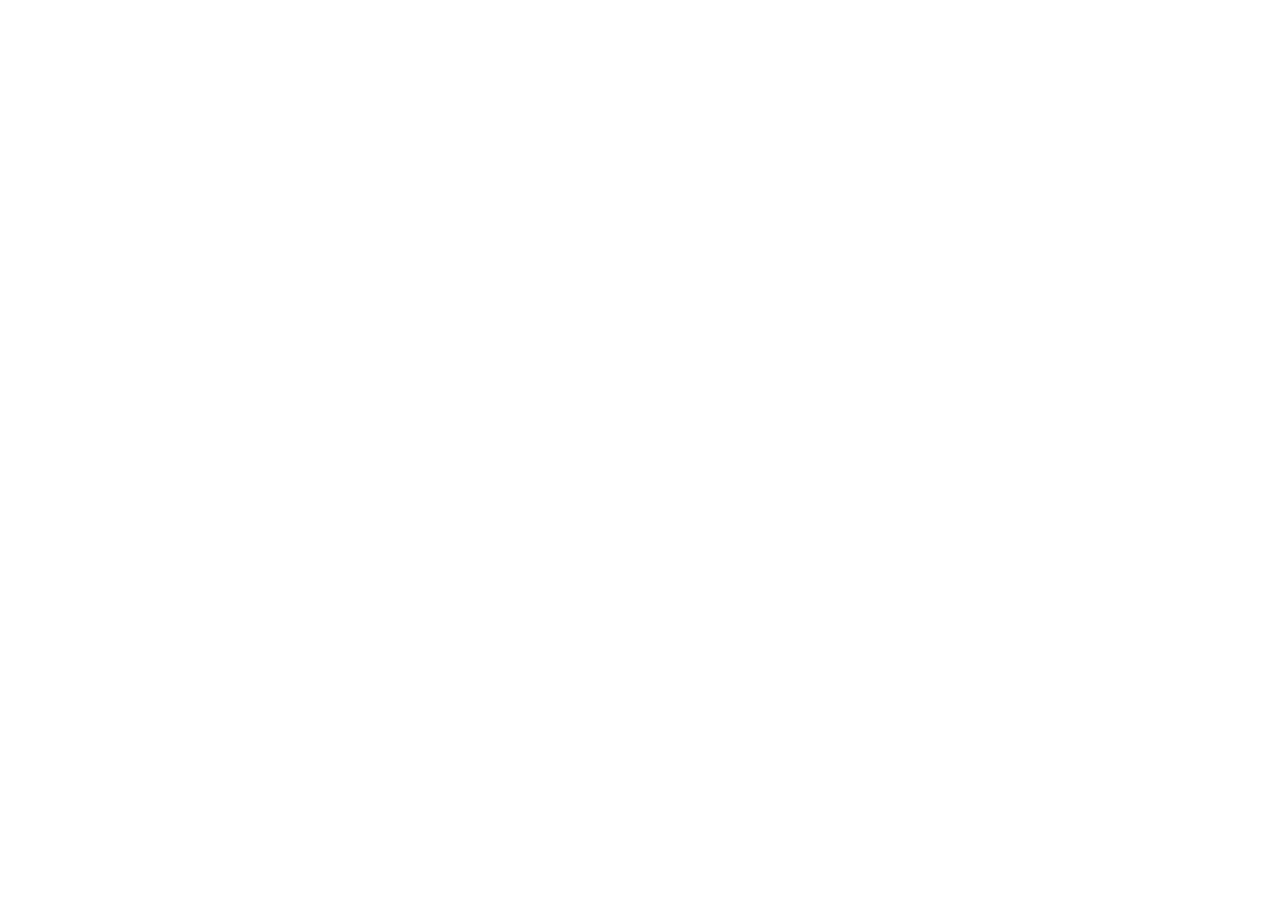
==== index.html @ e21a01eb "Initial commit" ====
<!DOCTYPE html>
<html lang="en">
<head>
    <meta charset="UTF-8">
    <meta name="viewport" content="width=device-width, initial-scale=1.0">
    <title>Amélie Dupont</title>
</head>
<body>
    
</body>
</html>
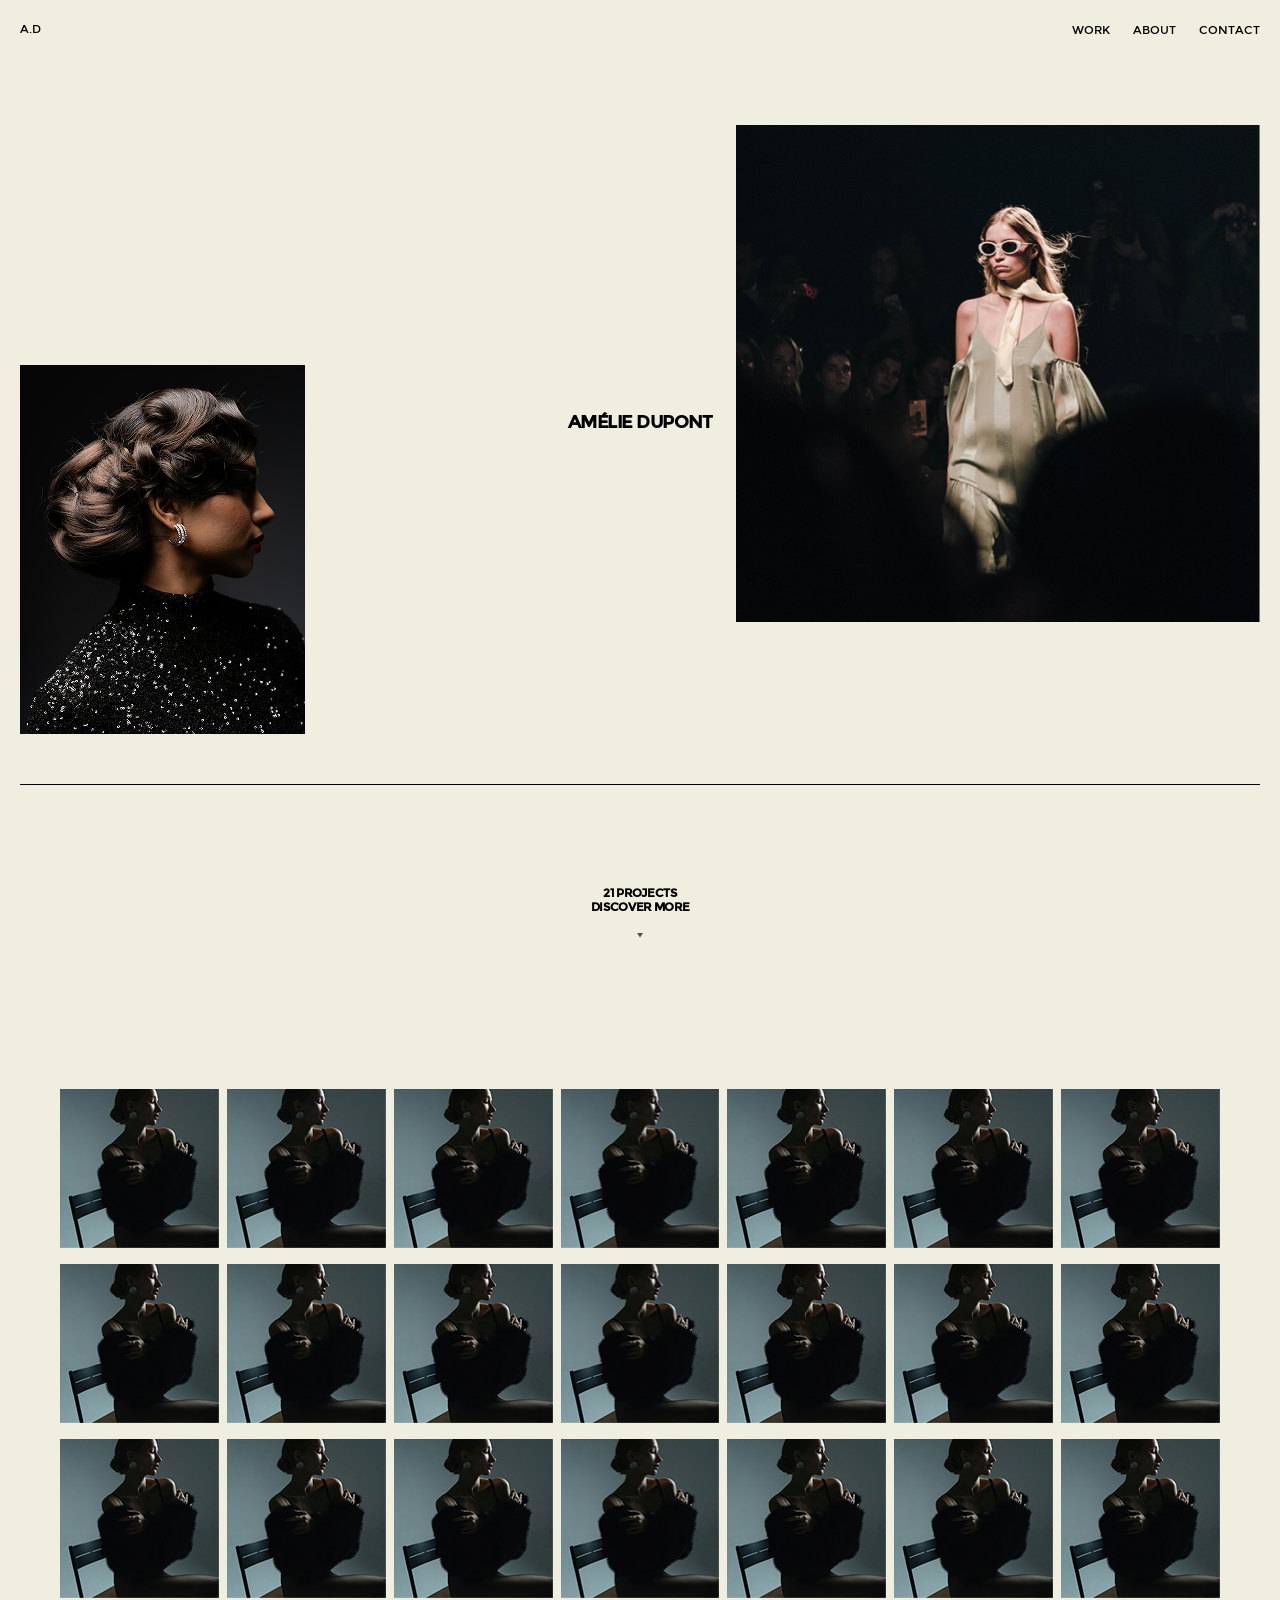
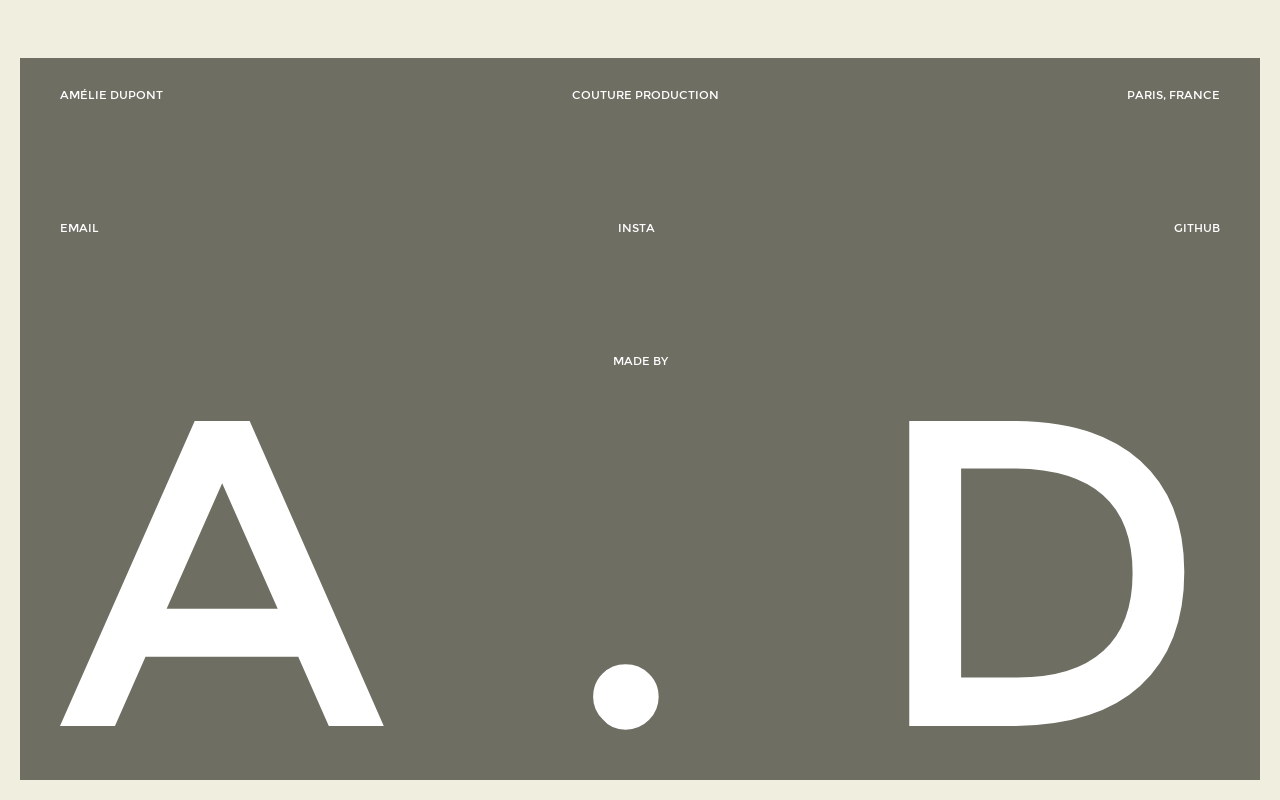
==== commit a77acfdf: "Home page layout" ====
--- a/index.html
+++ b/index.html
@@ -1,11 +1,456 @@
-<!DOCTYPE html>
+<!doctype html>
 <html lang="en">
-<head>
-    <meta charset="UTF-8">
-    <meta name="viewport" content="width=device-width, initial-scale=1.0">
+  <head>
+    <meta charset="UTF-8" />
+    <meta name="viewport" content="width=device-width, initial-scale=1.0" />
+    <link rel="stylesheet" href="./fonts/fonts.css" />
+    <link rel="stylesheet" href="./styles/global.css" />
+    <link rel="stylesheet" href="./styles/style.css" />
+    <link rel="icon" href="./images/favicon.svg?v=2" type="image/svg+xml" />
     <title>Amélie Dupont</title>
-</head>
-<body>
-    
-</body>
-</html>+  </head>
+  <body>
+    <!--Header-->
+
+    <header class="header">
+      <a
+        href="./index.html"
+        class="header__logo-link"
+        aria-label="Amélie Dupont — Home"
+        >a.d</a
+      >
+      <nav class="header__navigation">
+        <ul class="navigation__list">
+          <li class="navigation__list-item">
+            <a href="#" class="navigation__list-item-link">Work</a>
+          </li>
+          <li class="navigation__list-item">
+            <a href="#" class="navigation__list-item-link">About</a>
+          </li>
+
+          <li class="navigation__list-item">
+            <a href="#" class="navigation__list-item-link">Contact</a>
+          </li>
+        </ul>
+      </nav>
+    </header>
+
+    <!--/Header-->
+
+    <!--Main-->
+
+    <main class="main">
+      <section class="hero">
+        <img
+          src="./images/image-left.png"
+          alt="Profile portrait of woman with elegant vintage updo hairstyle wearing black sequined dress and diamond earrings"
+          class="hero__image-left"
+        />
+        <div class="hero__heading-container">
+          <h1 class="hero__heading">Amélie Dupont</h1>
+        </div>
+        <img
+          src="./images/image-right.png"
+          alt="Blonde model walking down fashion runway wearing white sunglasses and flowing cream colored outfit"
+          class="hero__image-right"
+        />
+      </section>
+
+      <section class="projects">
+        <div class="projects__discover-more">
+          <h2 class="projects__discover-more_heading">
+            <span class="projects__discover-more_heading-text"
+              >21 projects</span
+            >
+            <span class="projects__discover-more_heading-text"
+              >Discover more</span
+            >
+          </h2>
+          <img
+            src="./images/arrow-down.svg"
+            alt=""
+            class="projects__discover-more_arrow"
+          />
+        </div>
+
+        <!--Grid-->
+
+        <div class="projects__grid">
+          <a
+            href="https://github.com/clakoxfiles"
+            class="projects__grid-item"
+            target="_blank"
+            rel="noopener noreferrer"
+          >
+            <img
+              src="./images/grid-image.png"
+              alt="Woman sitting on chair in dramatic silhouette wearing black outfit"
+              class="projects__grid-image"
+            />
+            <div class="overlay">
+              <p class="overlay__text">Enter</p>
+            </div>
+          </a>
+          <a
+            href="https://github.com/clakoxfiles"
+            class="projects__grid-item"
+            target="_blank"
+            rel="noopener noreferrer"
+          >
+            <img
+              src="./images/grid-image.png"
+              alt="Woman sitting on chair in dramatic silhouette wearing black outfit"
+              class="projects__grid-image"
+            />
+            <div class="overlay">
+              <p class="overlay__text">Enter</p>
+            </div>
+          </a>
+          <a
+            href="https://github.com/clakoxfiles"
+            class="projects__grid-item"
+            target="_blank"
+            rel="noopener noreferrer"
+          >
+            <img
+              src="./images/grid-image.png"
+              alt="Woman sitting on chair in dramatic silhouette wearing black outfit"
+              class="projects__grid-image"
+            />
+            <div class="overlay">
+              <p class="overlay__text">Enter</p>
+            </div>
+          </a>
+          <a
+            href="https://github.com/clakoxfiles"
+            class="projects__grid-item"
+            target="_blank"
+            rel="noopener noreferrer"
+          >
+            <img
+              src="./images/grid-image.png"
+              alt="Woman sitting on chair in dramatic silhouette wearing black outfit"
+              class="projects__grid-image"
+            />
+            <div class="overlay">
+              <p class="overlay__text">Enter</p>
+            </div>
+          </a>
+          <a
+            href="https://github.com/clakoxfiles"
+            class="projects__grid-item"
+            target="_blank"
+            rel="noopener noreferrer"
+          >
+            <img
+              src="./images/grid-image.png"
+              alt="Woman sitting on chair in dramatic silhouette wearing black outfit"
+              class="projects__grid-image"
+            />
+            <div class="overlay">
+              <p class="overlay__text">Enter</p>
+            </div>
+          </a>
+          <a
+            href="https://github.com/clakoxfiles"
+            class="projects__grid-item"
+            target="_blank"
+            rel="noopener noreferrer"
+          >
+            <img
+              src="./images/grid-image.png"
+              alt="Woman sitting on chair in dramatic silhouette wearing black outfit"
+              class="projects__grid-image"
+            />
+            <div class="overlay">
+              <p class="overlay__text">Enter</p>
+            </div>
+          </a>
+          <a
+            href="https://github.com/clakoxfiles"
+            class="projects__grid-item"
+            target="_blank"
+            rel="noopener noreferrer"
+          >
+            <img
+              src="./images/grid-image.png"
+              alt="Woman sitting on chair in dramatic silhouette wearing black outfit"
+              class="projects__grid-image"
+            />
+            <div class="overlay">
+              <p class="overlay__text">Enter</p>
+            </div>
+          </a>
+          <a
+            href="https://github.com/clakoxfiles"
+            class="projects__grid-item"
+            target="_blank"
+            rel="noopener noreferrer"
+          >
+            <img
+              src="./images/grid-image.png"
+              alt="Woman sitting on chair in dramatic silhouette wearing black outfit"
+              class="projects__grid-image"
+            />
+            <div class="overlay">
+              <p class="overlay__text">Enter</p>
+            </div>
+          </a>
+          <a
+            href="https://github.com/clakoxfiles"
+            class="projects__grid-item"
+            target="_blank"
+            rel="noopener noreferrer"
+          >
+            <img
+              src="./images/grid-image.png"
+              alt="Woman sitting on chair in dramatic silhouette wearing black outfit"
+              class="projects__grid-image"
+            />
+            <div class="overlay">
+              <p class="overlay__text">Enter</p>
+            </div>
+          </a>
+          <a
+            href="https://github.com/clakoxfiles"
+            class="projects__grid-item"
+            target="_blank"
+            rel="noopener noreferrer"
+          >
+            <img
+              src="./images/grid-image.png"
+              alt="Woman sitting on chair in dramatic silhouette wearing black outfit"
+              class="projects__grid-image"
+            />
+            <div class="overlay">
+              <p class="overlay__text">Enter</p>
+            </div>
+          </a>
+          <a
+            href="https://github.com/clakoxfiles"
+            class="projects__grid-item"
+            target="_blank"
+            rel="noopener noreferrer"
+          >
+            <img
+              src="./images/grid-image.png"
+              alt="Woman sitting on chair in dramatic silhouette wearing black outfit"
+              class="projects__grid-image"
+            />
+            <div class="overlay">
+              <p class="overlay__text">Enter</p>
+            </div>
+          </a>
+          <a
+            href="https://github.com/clakoxfiles"
+            class="projects__grid-item"
+            target="_blank"
+            rel="noopener noreferrer"
+          >
+            <img
+              src="./images/grid-image.png"
+              alt="Woman sitting on chair in dramatic silhouette wearing black outfit"
+              class="projects__grid-image"
+            />
+            <div class="overlay">
+              <p class="overlay__text">Enter</p>
+            </div>
+          </a>
+          <a
+            href="https://github.com/clakoxfiles"
+            class="projects__grid-item"
+            target="_blank"
+            rel="noopener noreferrer"
+          >
+            <img
+              src="./images/grid-image.png"
+              alt="Woman sitting on chair in dramatic silhouette wearing black outfit"
+              class="projects__grid-image"
+            />
+            <div class="overlay">
+              <p class="overlay__text">Enter</p>
+            </div>
+          </a>
+          <a
+            href="https://github.com/clakoxfiles"
+            class="projects__grid-item"
+            target="_blank"
+            rel="noopener noreferrer"
+          >
+            <img
+              src="./images/grid-image.png"
+              alt="Woman sitting on chair in dramatic silhouette wearing black outfit"
+              class="projects__grid-image"
+            />
+            <div class="overlay">
+              <p class="overlay__text">Enter</p>
+            </div>
+          </a>
+          <a
+            href="https://github.com/clakoxfiles"
+            class="projects__grid-item"
+            target="_blank"
+            rel="noopener noreferrer"
+          >
+            <img
+              src="./images/grid-image.png"
+              alt="Woman sitting on chair in dramatic silhouette wearing black outfit"
+              class="projects__grid-image"
+            />
+            <div class="overlay">
+              <p class="overlay__text">Enter</p>
+            </div>
+          </a>
+          <a
+            href="https://github.com/clakoxfiles"
+            class="projects__grid-item"
+            target="_blank"
+            rel="noopener noreferrer"
+          >
+            <img
+              src="./images/grid-image.png"
+              alt="Woman sitting on chair in dramatic silhouette wearing black outfit"
+              class="projects__grid-image"
+            />
+            <div class="overlay">
+              <p class="overlay__text">Enter</p>
+            </div>
+          </a>
+          <a
+            href="https://github.com/clakoxfiles"
+            class="projects__grid-item"
+            target="_blank"
+            rel="noopener noreferrer"
+          >
+            <img
+              src="./images/grid-image.png"
+              alt="Woman sitting on chair in dramatic silhouette wearing black outfit"
+              class="projects__grid-image"
+            />
+            <div class="overlay">
+              <p class="overlay__text">Enter</p>
+            </div>
+          </a>
+          <a
+            href="https://github.com/clakoxfiles"
+            class="projects__grid-item"
+            target="_blank"
+            rel="noopener noreferrer"
+          >
+            <img
+              src="./images/grid-image.png"
+              alt="Woman sitting on chair in dramatic silhouette wearing black outfit"
+              class="projects__grid-image"
+            />
+            <div class="overlay">
+              <p class="overlay__text">Enter</p>
+            </div>
+          </a>
+          <a
+            href="https://github.com/clakoxfiles"
+            class="projects__grid-item"
+            target="_blank"
+            rel="noopener noreferrer"
+          >
+            <img
+              src="./images/grid-image.png"
+              alt="Woman sitting on chair in dramatic silhouette wearing black outfit"
+              class="projects__grid-image"
+            />
+            <div class="overlay">
+              <p class="overlay__text">Enter</p>
+            </div>
+          </a>
+          <a
+            href="https://github.com/clakoxfiles"
+            class="projects__grid-item"
+            target="_blank"
+            rel="noopener noreferrer"
+          >
+            <img
+              src="./images/grid-image.png"
+              alt="Woman sitting on chair in dramatic silhouette wearing black outfit"
+              class="projects__grid-image"
+            />
+            <div class="overlay">
+              <p class="overlay__text">Enter</p>
+            </div>
+          </a>
+          <a
+            href="https://github.com/clakoxfiles"
+            class="projects__grid-item"
+            target="_blank"
+            rel="noopener noreferrer"
+          >
+            <img
+              src="./images/grid-image.png"
+              alt="Woman sitting on chair in dramatic silhouette wearing black outfit"
+              class="projects__grid-image"
+            />
+            <div class="overlay">
+              <p class="overlay__text">Enter</p>
+            </div>
+          </a>
+        </div>
+
+        <!--/Grid-->
+      </section>
+    </main>
+
+    <!--/Main-->
+
+    <!--Footer-->
+
+    <footer class="footer">
+      <div class="footer__upper-links">
+        <p class="footer__upper-links-text">Amélie Dupont</p>
+        <p class="footer__upper-links-text">Couture Production</p>
+        <p class="footer__upper-links-text">Paris, France</p>
+      </div>
+
+      <div class="footer__middle-links">
+        <ul class="footer__middle-links-socials-list">
+          <li class="socials-list-item">
+            <a
+              href="mailto:grindhardtclako@gmail.com"
+              class="socials-list-link"
+              target="_blank"
+              rel="noopener noreferrer"
+              >Email</a
+            >
+          </li>
+          <li class="socials-list-item">
+            <a
+              href="https://www.instagram.com/grindhardtclako"
+              class="socials-list-link"
+              target="_blank"
+              rel="noopener noreferrer"
+              >Insta</a
+            >
+          </li>
+          <li class="socials-list-item">
+            <a
+              href="https://github.com/clakoxfiles"
+              class="socials-list-link"
+              target="_blank"
+              rel="noopener noreferrer"
+              >Github</a
+            >
+          </li>
+        </ul>
+
+        <div class="footer__made-by_container">
+          <p class="footer__middle-links-made-by">Made by</p>
+        </div>
+      </div>
+
+      <div class="footer__initials">
+        <p class="footer__initials-text" aria-hidden="true">A</p>
+        <p class="footer__initials-text" aria-hidden="true">.</p>
+        <p class="footer__initials-text" aria-hidden="true">D</p>
+      </div>
+    </footer>
+
+    <!--/Footer-->
+  </body>
+</html>
--- a/fonts/fonts.css
+++ b/fonts/fonts.css
@@ -0,0 +1,4 @@
+@font-face {
+    font-family: 'Nats';
+    src: url(./nats400.ttf) format('truetype');
+}
--- a/styles/global.css
+++ b/styles/global.css
@@ -0,0 +1,47 @@
+*,
+*::before,
+*::after {
+  box-sizing: border-box;
+}
+
+*::selection {
+  background-color: #6F6E63;
+}
+
+body {
+    margin: 0;
+    font-family: Nats, sans-serif;
+    background-color: #F0EEDE;
+}
+
+h1,
+h2,
+h3,
+h4,
+h5,
+h6,
+p,
+ul,
+ol,
+li,
+blockquote {
+  margin: 0;
+  padding: 0;
+  list-style: none;
+
+}
+
+a {
+  text-decoration: none;
+  color: inherit;
+}
+
+img {
+  max-width: 100%;
+  height: auto;
+  display: block;
+}
+
+button {
+  font: inherit;
+}
--- a/styles/style.css
+++ b/styles/style.css
@@ -0,0 +1,198 @@
+/* Header */
+
+.header {
+    display: flex;
+    justify-content: space-between;
+    align-items: center;
+    padding: 10px 20px;
+    font-size: 1rem;
+    text-transform: uppercase;
+    margin-bottom: 55px;
+}
+
+.navigation__list {
+    display: flex;
+    padding-top: 3px;
+    gap: 23px;
+}
+
+.navigation__list-item-link {
+    border-bottom: solid 1px transparent;
+    transition: border-color 300ms ease;
+}
+
+.navigation__list-item-link:hover {
+    border-bottom: solid 1px black;
+}
+
+/* Hero section */
+
+.hero {
+    margin: 0 20px;
+    display: grid;
+    grid-template-columns: 1fr 1fr 524px;
+    align-items: center;
+    margin-bottom: 50px;
+}
+
+
+.hero__image-left {
+    grid-column: 1;
+    align-self: end;
+}
+
+.hero__heading-container {
+    grid-column: 2;
+    height: 623px;
+    display: flex;
+    justify-content: center;
+    align-items: center;
+    margin-left: 165px;
+    text-transform: uppercase;
+}
+
+.hero__heading {
+    font-size: 1.5rem;
+    line-height: 0.95;
+    letter-spacing: -0.02em;
+}
+
+.hero__image-right {
+    grid-column: 3;
+    align-self: start;
+    padding-top: 14px;
+}
+
+/* Projects section */
+
+.projects {
+    margin: 0 20px;
+    border-top: solid 1px black;
+}
+
+.projects__discover-more {
+    display: flex;
+    flex-direction: column;
+    justify-content: center;
+    align-items: center;
+    min-height: 254px;
+    margin-bottom: 50px;
+}
+
+.projects__discover-more_heading {
+    text-align: center;
+    text-transform: uppercase;
+    margin-bottom: 20px;
+}
+
+.projects__discover-more_heading-text {
+    display: block;
+    font-size: 1rem;
+    line-height: 0.85;
+    letter-spacing: -0.02em;
+}
+
+.projects__grid {
+    margin: 0 40px;
+    margin-bottom: 60px;
+    display: grid;
+    grid-template-columns: repeat(7, 1fr);
+    gap:16px 8px;
+}
+
+.projects__grid-item {
+    position: relative;
+}
+
+.overlay {
+    width: 158.86px;
+    height: 158.86px;
+    position: absolute;
+    inset: 0;
+    display: flex;
+    justify-content: center;
+    align-items: center;
+    background-color: transparent;
+    color: transparent;
+    transition: 400ms;
+}
+
+.overlay__text {
+    font-size: 1.125;
+    line-height: 1.1;
+    letter-spacing: -0.02em;
+    text-transform: uppercase;
+}
+
+.projects__grid-item:hover .overlay {
+    background-color: #6F6E63;
+    color: white;
+}
+
+/* Footer */
+
+    /* Upper-links */
+
+.footer {
+    margin: 0px 20px;
+    margin-bottom: 20px;
+    background-color: #6F6E63;
+    overflow: hidden
+}
+
+.footer__upper-links {
+    padding: 20px 40px;
+    display: flex;
+    justify-content: space-between;
+    margin-bottom: 60px;
+}
+
+.footer__upper-links-text {
+    font-size: 1rem;
+    text-transform: uppercase;
+    color: white;
+}
+
+    /* Middle-links */
+
+.footer__middle-links-socials-list {
+    padding: 20px 40px;
+    display: flex;
+    justify-content: space-between;
+    margin-bottom: 80px;
+}
+
+.socials-list-link {
+    font-size: 1rem;
+    text-transform: uppercase;
+    color: white;
+}
+
+.footer__made-by_container {
+    display: flex;
+    justify-content: center;
+    align-items: center;
+
+}
+
+.footer__middle-links-made-by {
+    font-size: 1rem;
+    text-transform: uppercase;
+    color: white; 
+}
+
+    /* Initials-links */
+
+.footer__initials {
+    display: flex;
+    justify-content: space-between;
+    margin: 0 40px;
+    padding-bottom: 40px;
+}
+
+.footer__initials-text {
+    font-size: 37.8125rem;
+    line-height: 0.6;
+    letter-spacing: 0.02em;
+    color: white;
+}
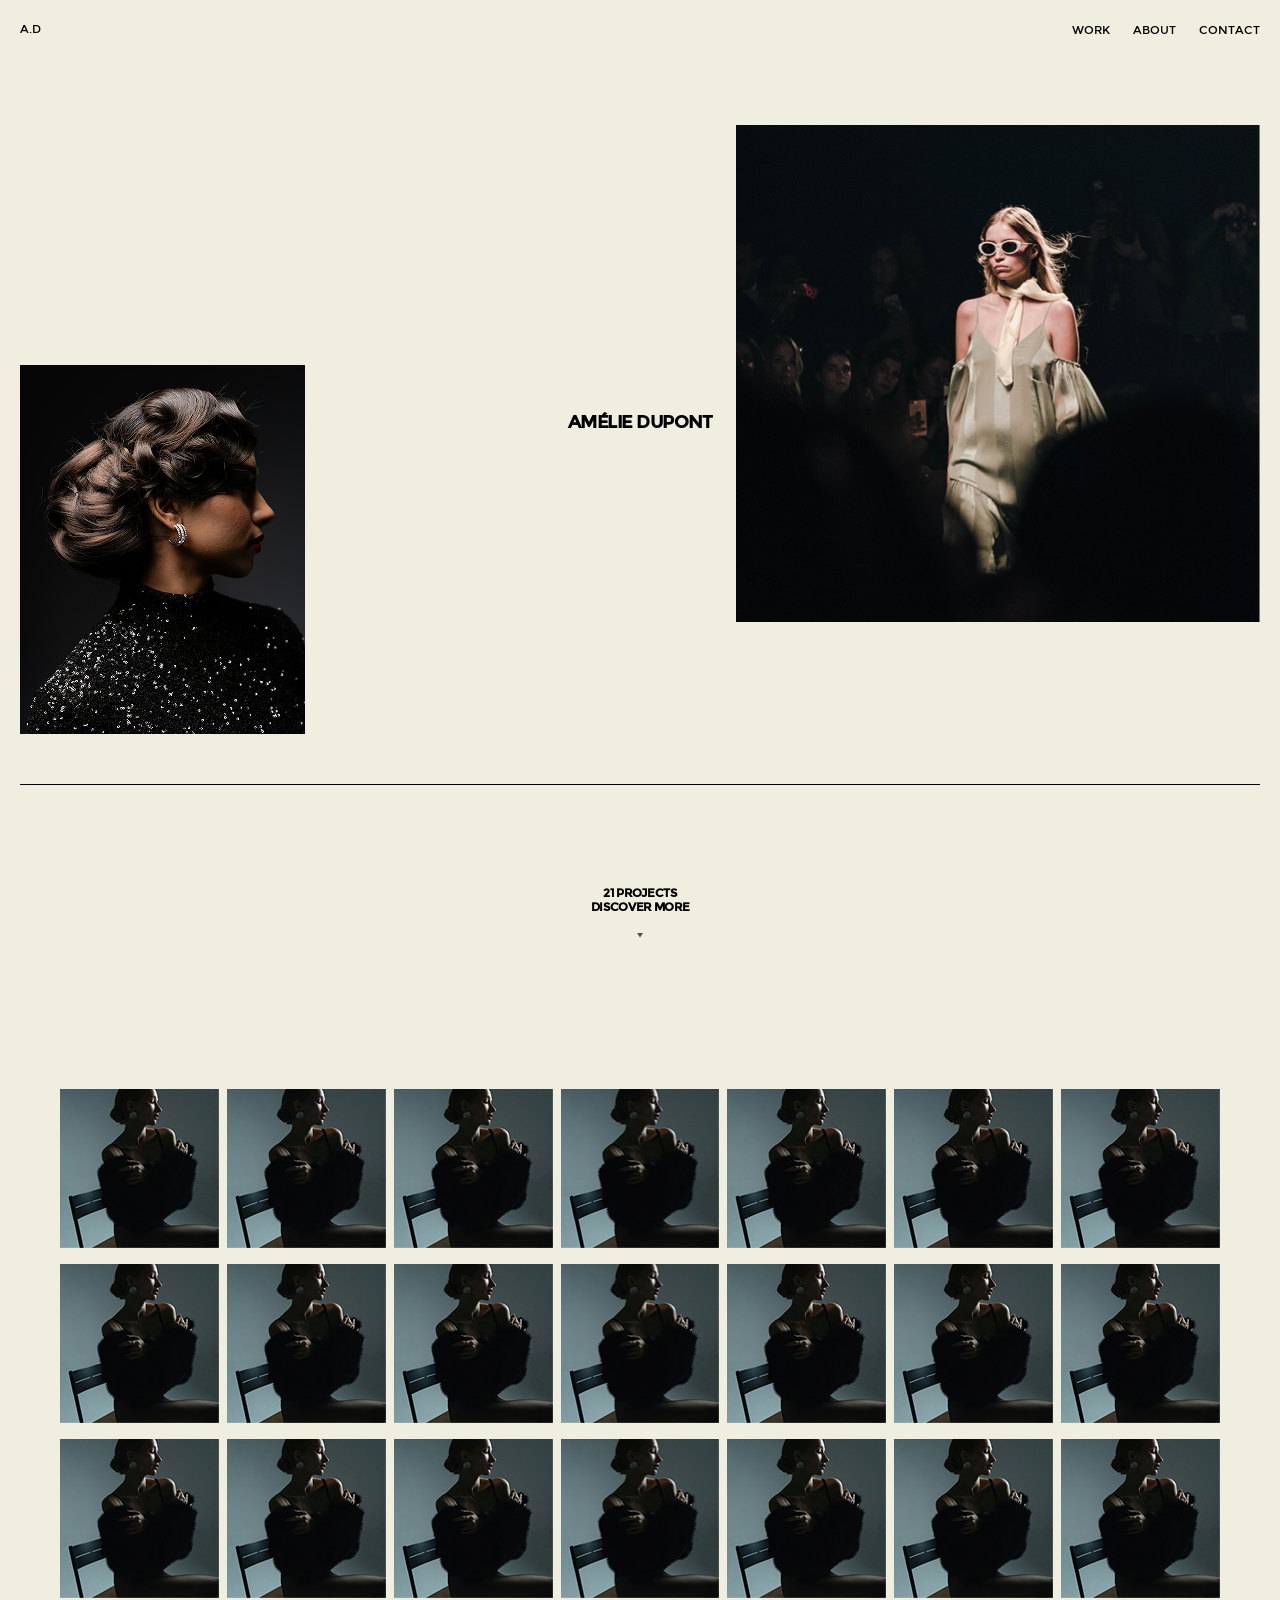
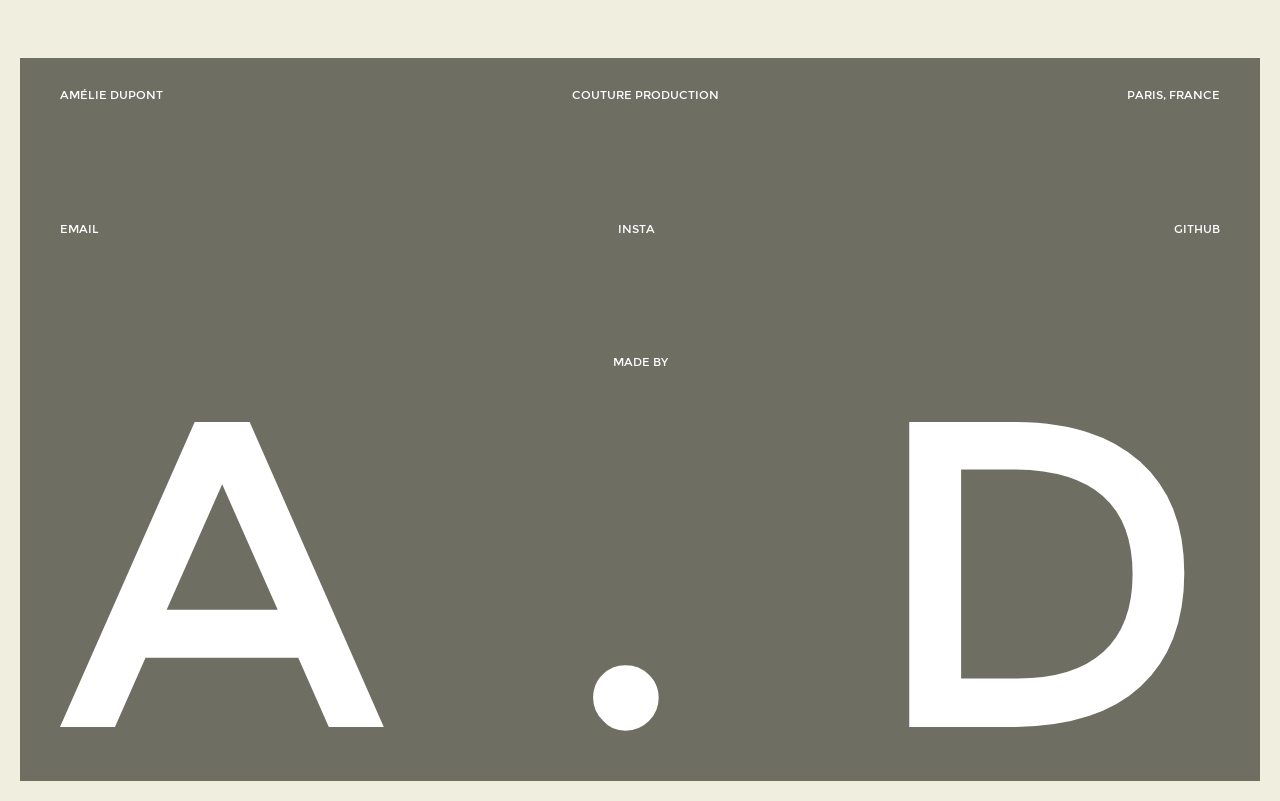
==== commit 28408425: "Minor updates." ====
--- a/index.html
+++ b/index.html
@@ -3,16 +3,18 @@
   <head>
     <meta charset="UTF-8" />
     <meta name="viewport" content="width=device-width, initial-scale=1.0" />
-    <link rel="stylesheet" href="./fonts/fonts.css" />
-    <link rel="stylesheet" href="./styles/global.css" />
-    <link rel="stylesheet" href="./styles/style.css" />
+    <link rel="stylesheet" href="/fonts/fonts.css" />
+    <link rel="stylesheet" href="/styles/homepage-styles/global.css" />
+    <link rel="stylesheet" href="/styles/homepage-styles/style.css" />
+    <link rel="stylesheet" href="/styles/homepage-styles/adaptive.css" />
     <link rel="icon" href="./images/favicon.svg?v=2" type="image/svg+xml" />
     <title>Amélie Dupont</title>
   </head>
   <body>
+    
     <!--Header-->
 
-    <header class="header">
+    <header class="header" id="head">
       <a
         href="./index.html"
         class="header__logo-link"
@@ -22,10 +24,10 @@
       <nav class="header__navigation">
         <ul class="navigation__list">
           <li class="navigation__list-item">
-            <a href="#" class="navigation__list-item-link">Work</a>
+            <a href="./pages/work.html" class="navigation__list-item-link">Work</a>
           </li>
           <li class="navigation__list-item">
-            <a href="#" class="navigation__list-item-link">About</a>
+            <a href="./pages/about.html" class="navigation__list-item-link">About</a>
           </li>
 
           <li class="navigation__list-item">
@@ -403,7 +405,7 @@
 
     <footer class="footer">
       <div class="footer__upper-links">
-        <p class="footer__upper-links-text">Amélie Dupont</p>
+        <a href="#head" class="footer__upper-links-text header-chain-link">Amélie Dupont</a>
         <p class="footer__upper-links-text">Couture Production</p>
         <p class="footer__upper-links-text">Paris, France</p>
       </div>
@@ -414,7 +416,6 @@
             <a
               href="mailto:grindhardtclako@gmail.com"
               class="socials-list-link"
-              target="_blank"
               rel="noopener noreferrer"
               >Email</a
             >
--- a/styles/homepage-styles/global.css
+++ b/styles/homepage-styles/global.css
@@ -0,0 +1,52 @@
+html {
+  scroll-behavior: smooth;
+}
+
+*,
+*::before,
+*::after {
+  box-sizing: border-box;
+}
+
+*::selection {
+  background-color: #6F6E63;
+  color: white;
+}
+
+body {
+    margin: 0;
+    font-family: Nats, sans-serif;
+    background-color: #F0EEDE;
+}
+
+h1,
+h2,
+h3,
+h4,
+h5,
+h6,
+p,
+ul,
+ol,
+li,
+blockquote {
+  margin: 0;
+  padding: 0;
+  list-style: none;
+
+}
+
+a {
+  text-decoration: none;
+  color: inherit;
+}
+
+img {
+  max-width: 100%;
+  height: auto;
+  display: block;
+}
+
+button {
+  font: inherit;
+}
--- a/styles/homepage-styles/style.css
+++ b/styles/homepage-styles/style.css
@@ -0,0 +1,228 @@
+/* Header */
+
+.header {
+    display: flex;
+    justify-content: space-between;
+    align-items: center;
+    padding: 10px 20px;
+    font-size: 1rem;
+    text-transform: uppercase;
+    margin-bottom: 55px;
+}
+
+.navigation__list {
+    display: flex;
+    padding-top: 3px;
+    gap: 23px;
+}
+
+.navigation__list-item-link {
+    border-bottom: solid 1px transparent;
+    transition: border-color 300ms ease;
+}
+
+.navigation__list-item-link:hover {
+    border-bottom: solid 1px black;
+}
+
+/* Hero section */
+
+.hero {
+    margin: 0 20px;
+    display: grid;
+    grid-template-columns: 1fr 1fr 524px;
+    align-items: center;
+    margin-bottom: 50px;
+}
+
+.hero__image-left {
+    grid-column: 1;
+    align-self: end;
+}
+
+.hero__heading-container {
+    grid-column: 2;
+    height: 623px;
+    display: flex;
+    justify-content: center;
+    align-items: center;
+    margin-left: 165px;
+    text-transform: uppercase;
+}
+
+.hero__heading {
+    font-size: 1.5rem;
+    line-height: 0.95;
+    letter-spacing: -0.02em;
+}
+
+.hero__image-right {
+    grid-column: 3;
+    align-self: start;
+    padding-top: 14px;
+}
+
+/* Projects section */
+
+.projects {
+    margin: 0 20px;
+    border-top: solid 1px black;
+}
+
+.projects__discover-more {
+    display: flex;
+    flex-direction: column;
+    justify-content: center;
+    align-items: center;
+    min-height: 254px;
+    margin-bottom: 50px;
+}
+
+.projects__discover-more_heading {
+    text-align: center;
+    text-transform: uppercase;
+    margin-bottom: 20px;
+}
+
+.projects__discover-more_heading-text {
+    display: block;
+    font-size: 1rem;
+    line-height: 0.85;
+    letter-spacing: -0.02em;
+}
+
+.projects__grid {
+    margin: 0 40px;
+    margin-bottom: 60px;
+    display: grid;
+    grid-template-columns: repeat(7, 1fr);
+    gap: 16px 8px;
+}
+
+.projects__grid-item {
+    position: relative;
+}
+
+.projects__grid-image {
+    width: 100%;
+    height: 100%;
+    object-fit: cover; /* обрежет края, сохранит пропорции, заполнит ячейку */
+    display: block;
+}
+
+.overlay {
+    inset: 0;
+    width: 100%;
+    height: 100%;
+    position: absolute;
+    display: flex;
+    justify-content: center;
+    align-items: center;
+    background-color: transparent;
+    color: transparent;
+    transition: 400ms;
+}
+
+.overlay__text {
+    font-size: 1.125rem;
+    line-height: 1.1;
+    letter-spacing: -0.02em;
+    text-transform: uppercase;
+}
+
+.projects__grid-item:hover .overlay {
+    background-color: #6f6e63;
+    color: white;
+}
+
+/* Footer */
+
+/* Upper-links */
+
+.footer {
+    margin: 0px 20px;
+    margin-bottom: 20px;
+    background-color: #6f6e63;
+    overflow: hidden;
+    -webkit-user-select: none;
+    user-select: none;
+}
+
+.footer__upper-links {
+    padding: 20px 40px;
+    display: flex;
+    justify-content: space-between;
+    align-items: center;
+    margin-bottom: 60px;
+    position: relative;
+    z-index: 1;
+}
+.header-chain-link {
+    border-bottom: solid 1px transparent;
+    transition: border-color 300ms ease;
+}
+
+.header-chain-link:hover {
+    border-bottom: solid 1px rgb(255, 255, 255);
+}
+
+.footer__upper-links-text {
+    font-size: 1rem;
+    text-transform: uppercase;
+    color: white;
+}
+
+/* Middle-links */
+
+.footer__middle-links-socials-list {
+    padding: 20px 40px;
+    display: flex;
+    justify-content: space-between;
+    align-items: center;
+    margin-bottom: 80px;
+    position: relative;
+    z-index: 1;
+}
+
+.socials-list-link {
+    font-size: 1rem;
+    text-transform: uppercase;
+    color: white;
+    border-bottom: solid 1px transparent;
+    transition: border-color 300ms ease;
+}
+
+.socials-list-link:hover {
+    border-bottom: solid 1px rgb(255, 255, 255);
+}
+
+.footer__made-by_container {
+    display: flex;
+    justify-content: center;
+    align-items: center;
+}
+
+.footer__middle-links-made-by {
+    font-size: 1rem;
+    text-transform: uppercase;
+    color: white;
+    position: relative;
+    z-index: 1;
+}
+
+/* Initials-links */
+
+.footer__initials {
+    display: flex;
+    justify-content: space-between;
+    margin: 0 40px;
+    padding-bottom: 40px;
+}
+
+
+.footer__initials-text {
+    font-size: 37.8125rem;
+    line-height: 0.6;
+    letter-spacing: 0.02em;
+    color: white;
+}
--- a/styles/homepage-styles/adaptive.css
+++ b/styles/homepage-styles/adaptive.css
@@ -0,0 +1,105 @@
+/* Tablet */
+
+@media (max-width: 1279px) {
+  .hero {
+    grid-template-columns: 1fr 1fr 2fr;
+  }
+
+  .hero__heading-container {
+    height: auto;
+    min-height: 400px;
+    margin-left: 0;
+  }
+
+  .projects__grid {
+    grid-template-columns: repeat(4, 1fr);
+  }
+
+  .footer__initials-text {
+    font-size: 24rem;
+  }
+}
+
+/* Mobile */
+
+@media (max-width: 799px) {
+  .header {
+    padding: 10px 16px;
+    margin-bottom: 24px;
+  }
+
+  .hero {
+    margin: 0 16px;
+    grid-template-columns: 1fr 1fr;
+    margin-bottom: 30px;
+  }
+
+  .hero__image-left {
+    display: none;
+  }
+
+  .hero__heading-container {
+    grid-column: 1;
+    height: auto;
+    min-height: 160px;
+    margin-left: 0;
+    justify-content: flex-start;
+    align-items: flex-end;
+  }
+
+  .hero__image-right {
+    grid-column: 2;
+    padding-top: 0;
+  }
+
+  .projects {
+    margin: 0 16px;
+  }
+
+  .projects__discover-more {
+    min-height: 160px;
+    margin-bottom: 24px;
+  }
+
+  .projects__grid {
+    grid-template-columns: repeat(3, 1fr);
+    margin: 0 16px;
+    margin-bottom: 30px;
+    gap: 8px 4px;
+  }
+
+  .footer {
+    margin: 0 16px;
+    margin-bottom: 16px;
+  }
+
+  .footer__upper-links {
+    padding: 16px 20px;
+    margin-bottom: 30px;
+  }
+
+  .footer__upper-links-text {
+    font-size: 0.7rem;
+  }
+
+  .footer__middle-links-socials-list {
+    padding: 16px 20px;
+    margin-bottom: 40px;
+  }
+
+  .socials-list-link {
+    font-size: 0.7rem;
+  }
+
+  .footer__middle-links-made-by {
+    font-size: 0.9rem;
+  }
+
+  .footer__initials {
+    margin: 0 20px;
+  }
+
+  .footer__initials-text {
+    font-size: 14rem;
+  }
+}
